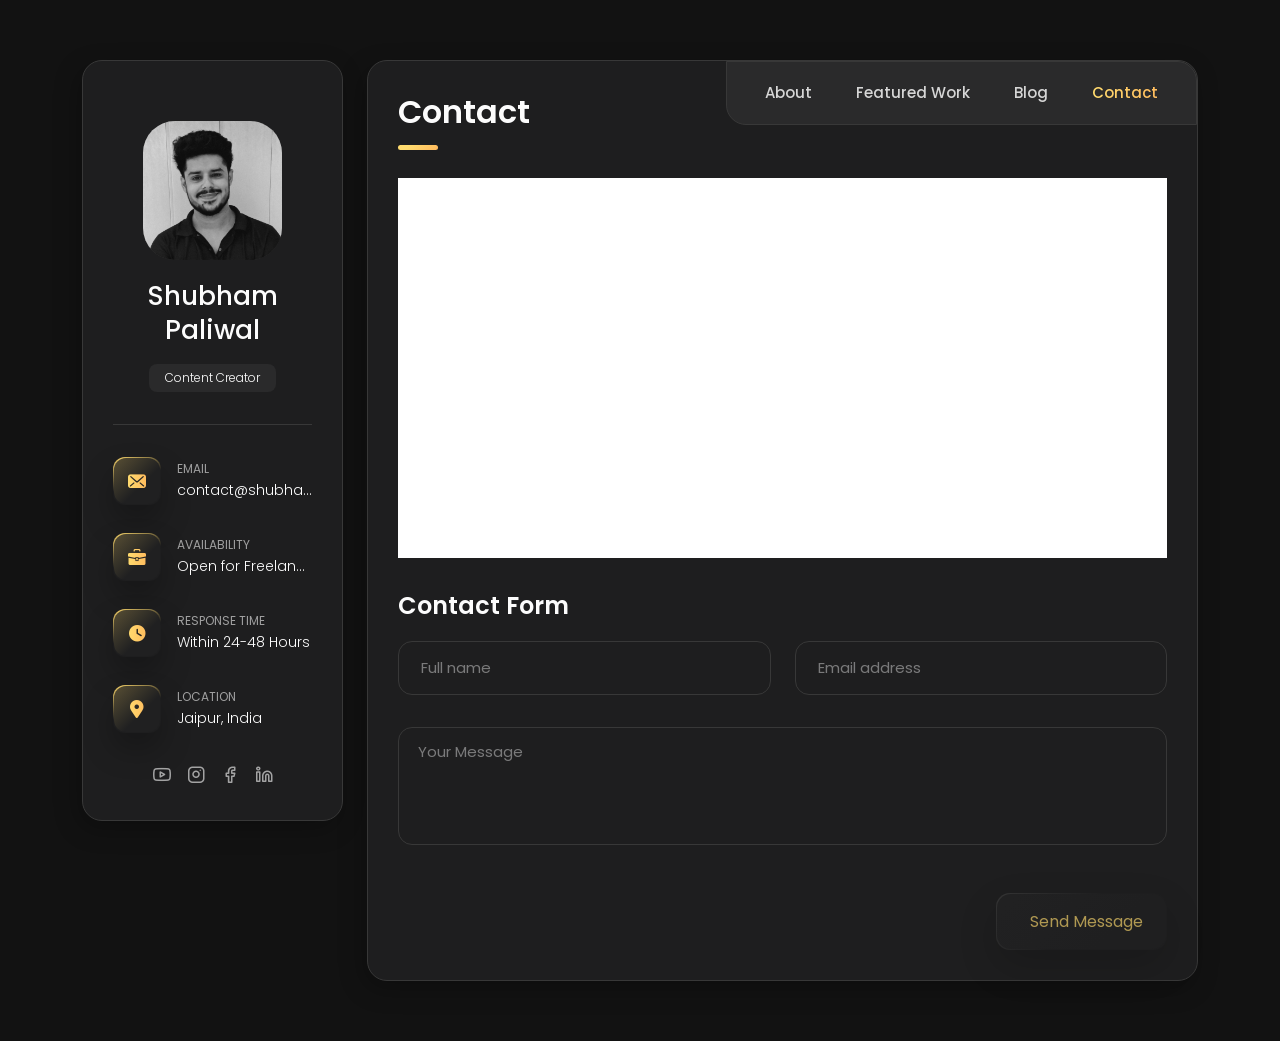
==== contact/index.html @ 13cd65c0 "initial portfolio website" ====
<!DOCTYPE html>
<html lang="en">

<head>

	<!-- =========================================================
        CHARACTER ENCODING
    ========================================================== -->

	<meta charset="UTF-8">

	<!-- =========================================================
        VIEWPORT
    ========================================================== -->

	<meta name="viewport" content="width=device-width, initial-scale=1">

	<!-- =========================================================
        PRIMARY SEO
        Change these 4 values on every page:
        1. Title
        2. Description
        3. Canonical URL
        4. Open Graph URL
    ========================================================== -->

	<title>Contact Shubham Paliwal | Collaborations & Business Inquiries</title>

	<meta name="description"
		content="Get in touch with Shubham Paliwal for collaborations, business inquiries, media requests, or general questions about technology explainers and creative projects.">

	<link rel="canonical" href="https://shubhampaliwal.com/">

	<!-- =========================================================
        WEBSITE INFORMATION
    ========================================================== -->

	<meta name="author" content="Shubham Paliwal">

	<meta name="creator" content="Shubham Paliwal">

	<meta name="publisher" content="Shubham Paliwal">

	<meta name="application-name" content="Shubham Paliwal">

	<meta name="apple-mobile-web-app-title" content="Shubham Paliwal">

	<!-- =========================================================
        SEARCH ENGINES
    ========================================================== -->

	<meta name="robots" content="index,follow,max-image-preview:large,max-snippet:-1,max-video-preview:-1">

	<!-- =========================================================
        THEME
    ========================================================== -->

	<meta name="theme-color" content="#0D1117">

	<meta name="color-scheme" content="dark">

	<!-- =========================================================
        MOBILE
    ========================================================== -->

	<meta name="mobile-web-app-capable" content="yes">

	<meta name="apple-mobile-web-app-status-bar-style" content="black-translucent">

	<meta name="format-detection" content="telephone=no">

	<!-- =========================================================
        REFERRER
    ========================================================== -->

	<meta name="referrer" content="strict-origin-when-cross-origin">

	<!-- =========================================================
        OPEN GRAPH
        Used by:
        Facebook
        WhatsApp
        LinkedIn
        Discord
        Telegram
        Slack
    ========================================================== -->

	<meta property="og:type" content="website">

	<meta property="og:site_name" content="Shubham Paliwal">

	<meta property="og:locale" content="en_US">

	<meta property="og:title" content="Contact Shubham Paliwal | Collaborations & Business Inquiries">

	<meta property="og:description"
		content="Get in touch with Shubham Paliwal for collaborations, business inquiries, media requests, or general questions about technology explainers and creative projects.">

	<meta property="og:url" content="https://shubhampaliwal.com/">

	<meta property="og:image" content="https://shubhampaliwal.com/assets/images/og-image.jpg">

	<meta property="og:image:secure_url" content="https://shubhampaliwal.com/assets/images/og-image.jpg">

	<meta property="og:image:type" content="image/jpeg">

	<meta property="og:image:width" content="1200">

	<meta property="og:image:height" content="630">

	<meta property="og:image:alt" content="Official Portfolio of Shubham Paliwal">

	<!-- =========================================================
        TWITTER / X CARD
        Used by X (Twitter)
    ========================================================== -->

	<meta name="twitter:card" content="summary_large_image">

	<meta name="twitter:site" content="@ShubhamPaliiwal">

	<meta name="twitter:creator" content="@ShubhamPaliiwal">

	<meta name="twitter:title" content="Contact Shubham Paliwal | Collaborations & Business Inquiries">

	<meta name="twitter:description"
		content="Get in touch with Shubham Paliwal for collaborations, business inquiries, media requests, or general questions about technology explainers and creative projects.">

	<meta name="twitter:image" content="https://shubhampaliwal.com/assets/images/og-image.jpg">

	<meta name="twitter:image:alt" content="Official Portfolio of Shubham Paliwal">

	<!-- =========================================================
        FAVICONS
    ========================================================== -->

	<link rel="icon" href="/assets/images/favicons/favicon.ico" sizes="any">

	<link rel="icon" type="image/png" sizes="16x16" href="/assets/images/favicons/favicon-16x16.png">

	<link rel="icon" type="image/png" sizes="32x32" href="/assets/images/favicons/favicon-32x32.png">

	<link rel="icon" type="image/png" sizes="48x48" href="/assets/images/favicons/favicon-48x48.png">

	<link rel="apple-touch-icon" sizes="180x180" href="/assets/images/favicons/apple-touch-icon.png">

	<link rel="manifest" href="/assets/images/favicons/site.webmanifest">

	<!-- =========================================================
        PERFORMANCE
    ========================================================== -->

	<!-- Preconnect only if using Google Fonts -->
	<link rel="preconnect" href="https://fonts.googleapis.com">

	<link rel="preconnect" href="https://fonts.gstatic.com" crossorigin>

	<!-- DNS Prefetch -->

	<link rel="dns-prefetch" href="//fonts.googleapis.com">

	<link rel="dns-prefetch" href="//fonts.gstatic.com">

	<!-- =========================================================
        SOCIAL PROFILES
    ========================================================== -->

	<link rel="me" href="https://instagram.com/theshubhampaliwal">

	<link rel="me" href="https://youtube.com/@TheShubhamPaliwal">

	<link rel="me" href="https://facebook.com/TheShubhamPaliwal">

	<link rel="me" href="https://x.com/ShubhamPaliiwal">

	<link rel="me" href="https://linkedin.com/in/theshubhampaliwal">

	<link rel="me" href="https://github.com/theshubhampaliwal">

	<!-- =========================================================
        SEARCH ENGINE VERIFICATION
        Add these after verification
    ========================================================== -->

	<!--
    <meta name="google-site-verification"
          content="YOUR_GOOGLE_VERIFICATION_CODE">

    <meta name="msvalidate.01"
          content="YOUR_BING_VERIFICATION_CODE">
    -->

	<!-- =========================================================
        ANALYTICS
        Add after launch
    ========================================================== -->

	<!-- Google Analytics (GA4) -->

	<!-- Microsoft Clarity -->

	<!-- =========================================================
     STRUCTURED DATA
     Person Schema
========================================================= -->

	<script type="application/ld+json">
{
  "@context": "https://schema.org",
  "@type": "Person",
  "@id": "https://shubhampaliwal.com/#person",

  "name": "Shubham Paliwal",

  "alternateName": "TheShubhamPaliwal",

  "url": "https://shubhampaliwal.com/",

  "image": "https://shubhampaliwal.com/assets/images/profile.webp",

  "email": "contact@shubhampaliwal.com",

  "jobTitle": "Technology Explainer & 3D Animation Creator",

  "description": "Shubham Paliwal is a technology explainer who creates documentary-style videos that simplify complex technology through deep research, cinematic 3D animation, AI-powered visuals, and engaging visual storytelling. His work explores how modern technologies work, making technical concepts accessible and easy to understand.",

  "sameAs": [

    "https://instagram.com/theshubhampaliwal",

    "https://youtube.com/@TheShubhamPaliwal",
    
    "https://facebook.com/TheShubhamPaliwal",

    "https://x.com/ShubhamPaliiwal",

    "https://linkedin.com/in/theshubhampaliwal",

    "https://github.com/theshubhampaliwal"

  ],

  "knowsAbout": [
  "Technology",
  "Artificial Intelligence",
  "3D Animation",
  "Visual Storytelling",
  "Technology Explainers",
  "Documentary Filmmaking",
  "Scriptwriting",
  "Blender",
  "Adobe After Effects",
  "Adobe Premiere Pro"
]
}
</script>

	<!-- =========================================================
     WEBSITE SCHEMA
========================================================= -->

	<script type="application/ld+json">
{
  "@context": "https://schema.org",

  "@type": "WebSite",

  "@id": "https://shubhampaliwal.com/#website",

  "url": "https://shubhampaliwal.com/",

  "name": "Shubham Paliwal",

  "publisher": {

      "@id":"https://shubhampaliwal.com/#person"

  },

  "inLanguage":"en"
}
</script>

	<!-- =========================================================
     WEBPAGE SCHEMA
========================================================= -->

	<script type="application/ld+json">
{
  "@context":"https://schema.org",

  "@type":"WebPage",

  "@id":"https://shubhampaliwal.com/#webpage",

  "url":"https://shubhampaliwal.com/",

  "name":"Shubham Paliwal",

  "description":"Get in touch with Shubham Paliwal for collaborations, business inquiries, media requests, or general questions about technology explainers and creative projects.",

  "isPartOf":{

      "@id":"https://shubhampaliwal.com/#website"

  },

  "about":{

      "@id":"https://shubhampaliwal.com/#person"

  },

  "primaryImageOfPage":{

      "@type":"ImageObject",

      "url":"https://shubhampaliwal.com/assets/images/og-image.jpg"

  },

  "inLanguage":"en"
}
</script>

	<!-- Styles -->
	<link rel="stylesheet" type="text/css" href="/assets/styles/vendors/bootstrap.min.css" />
	<link rel="stylesheet" type="text/css" href="/assets/styles/style.css" />

</head>

<body>
	<main class="main">
		<div class="container gutter-top gutter-bottom">
			<div class="row sticky-parent">
				<!-- Sidebar -->
				<aside class="col-12 col-md-12 col-xl-3">
					<div class="sidebar box-outer sticky-column">
						<!-- My photo -->
						<div class="sidebar__base-info">
							<figure class="avatar-box">
								<img src="/assets/images/profile.webp" alt="Shubham Paliwal">
							</figure>

							<div class="text-xl-center">
								<h3 class="title title--h3 sidebar__name">Shubham Paliwal</h3>
								<div class="badge">Content Creator</div>
							</div>

							<button class="btn btn--small btn--icon-right sidebar__btn js-btn-toggle"><span>Show
									Contacts</span><i class="feathericon-chevron-down"></i></button>
						</div>

						<div class="sidebar__additional-info js-show">
							<div class="separation"></div>
							<ul class="details-info">
								<!-- Email -->
								<li class="details-info__item">
									<span class="box icon-box"><i class="font-icon icon-icon-email-solid"></i></span>
									<div class="contacts-block__info">
										<span class="overhead">Email</span>
										<a class="text-overflow" href="mailto:contact@shubhampaliwal.com"
											title="contact@shubhampaliwal.com">contact@shubhampaliwal.com</a>
									</div>
								</li>
								<!-- Availability -->
								<li class="details-info__item">
									<span class="box icon-box"><i class="font-icon icon-icon-business-bag"></i></span>
									<div class="contacts-block__info">
										<span class="overhead">Availability</span>
										<span class="text-overflow" title="Open for Freelance & Collaborations">Open for
											Freelance & Collaborations</span>
									</div>
								</li>
								<!-- Response Time -->
								<li class="details-info__item">
									<span class="box icon-box"><i class="font-icon icon-icon-time-solid"></i></span>
									<div class="contacts-block__info">
										<span class="overhead">Response Time</span>
										<span class="text-overflow" title="Within 24-48 Hours">Within 24-48 Hours</span>
									</div>
								</li>
								<!-- Location -->
								<li class="details-info__item">
									<span class="box icon-box"><i class="font-icon icon-icon-location-pin"></i></span>
									<div class="contacts-block__info">
										<span class="overhead">Location</span>
										<span class="text-overflow" title="Jaipur, India">Jaipur, India</span>
									</div>
								</li>
							</ul>
							<div class="separation d-xl-none"></div>

							<!-- Social -->
							<div class="social">
								<a class="social__link" href="https://www.youtube.com/@TheShubhamPaliwal"><i
										class="feathericon-youtube"></i></a>
								<a class="social__link" href="https://www.instagram.com/theshubhampaliwal"><i
										class="feathericon-instagram"></i></a>
								<a class="social__link" href="https://www.facebook.com/TheShubhamPaliwal"><i
										class="feathericon-facebook"></i></a>
								<a class="social__link" href="https://www.linkedin.com/in/theshubhampaliwal"><i
										class="feathericon-linkedin"></i></a>
							</div>
						</div>
					</div>
				</aside>

				<!-- Content -->
				<div class="col-12 col-md-12 col-xl-9">
					<div class="box-outer">
						<!-- Menu -->
						<div class="nav-container">
							<ul class="nav">
								<li class="nav__item"><a href="/">About</a></li>
								<li class="nav__item"><a href="/work">Featured Work</a></li>
								<li class="nav__item"><a href="https://blog.shubhampaliwal.com/" target="_blank" rel="noopener noreferrer">Blog</a></li>
								<li class="nav__item"><a class="active" href="/contact">Contact</a></li>
							</ul>
						</div>

						<!-- About -->
						<div class="pb-0 pb-sm-2">
							<h1 class="title title--h1 title__separate">Contact</h1>
						</div>

						<!-- Contact -->

						<!-- Map Data -->
						<div class="map" id="map">
							<iframe
								src="https://www.google.com/maps/embed?pb=!1m14!1m12!1m3!1d113853.62098426813!2d75.79021124896899!3d26.9058544480068!2m3!1f0!2f0!3f0!3m2!1i1024!2i768!4f13.1!5e0!3m2!1sen!2sin!4v1783690051088!5m2!1sen!2sin"
								width="600" height="450" style="border:0;" allowfullscreen="" loading="lazy"
								referrerpolicy="strict-origin-when-cross-origin"></iframe>
						</div>
						<h2 class="title title--h2">Contact Form</h2>

						<form id="contact-form" class="contact-form" data-toggle="validator">
							<div class="row">
								<div class="form-group col-12 col-md-6">
									<input type="text" class="input form-control" id="nameContact" name="nameContact"
										placeholder="Full name" required="required" autocomplete="on"
										oninvalid="setCustomValidity('Fill in the field')"
										onkeyup="setCustomValidity('')">
									<div class="help-block with-errors"></div>
								</div>
								<div class="form-group col-12 col-md-6">
									<input type="email" class="input form-control" id="emailContact" name="emailContact"
										placeholder="Email address" required="required" autocomplete="on"
										oninvalid="setCustomValidity('Email is incorrect')"
										onkeyup="setCustomValidity('')">
									<div class="help-block with-errors"></div>
								</div>
								<div class="form-group col-12 col-md-12">
									<textarea class="textarea form-control" id="messageContact" name="messageContact"
										placeholder="Your Message" rows="4" required="required"
										oninvalid="setCustomValidity('Fill in the field')"
										onkeyup="setCustomValidity('')"></textarea>
									<div class="help-block with-errors"></div>
								</div>
							</div>
							<div class="row">
								<div class="col-12 col-md-6 order-2 order-md-1 text-center text-md-start">
									<div id="validator-contact" class="hidden"></div>
								</div>
								<div class="col-12 col-md-6 order-1 order-md-2 text-end">
									<div class="cf-turnstile" data-sitekey="0x4AAAAAADzYiKvI4J46O_qc" data-theme="auto"
										data-size="normal">
									</div>
									<button type="submit" class="btn"><i class="font-icon icon-send"></i> Send
										Message</button>
								</div>
							</div>
							<div class="hp-field" aria-hidden="true">
								<label for="company_name">Company</label>
								<input type="text" id="company_name" name="company_name" tabindex="-1"
									autocomplete="off">
							</div>
						</form>
					</div><!-- /box-outer -->
				</div><!-- /col -->
			</div><!-- /sticky-parent -->
		</div><!-- /container -->
	</main>

	<div class="back-to-top"></div>

	<!-- JavaScripts -->
	<script src="/assets/js/jquery-3.4.1.min.js"></script>
	<script src="/assets/js/plugins.min.js"></script>
	<script src="/assets/js/common.js"></script>

	<script src="https://challenges.cloudflare.com/turnstile/v0/api.js" async defer></script>

</body>

</html>
---- assets/styles/style.css ----
/* ------------------------------------------------
 Author: ArtStyles (Art)
 
 Template Name: vCard
 version: 1.1.0
------------------------------------------------ */
/* ------------------------------------------------
 
 - Vendors
 - Font Icons
 - Variables
 - General Styles
 - Typography
 - Form
 - Button
 - Sidebar
 - Sections
 - Navbar
 - Popup
 - Cases
 - Clients
 - Contact
 - Portfolio
 - News
 - Single news
 - Single project
 - Testimonials
 - Timeline
 - Footer
 - Other
 
------------------------------------------------ */
@import url("vendors/swiper.min.css");
@import url("vendors/simplebar.min.css");
@import url("vendors/magnific-popup.css");
@import url("vendors/photoswipe.css");
@import url("vendors/default-skin.css");
@import url("../icons/style-custome-icons.css");
@import url("../icons/feather.css");
@import url("https://fonts.googleapis.com/css2?family=Poppins:wght@300;400;500;600&display=swap");
:root {
  --font-family: 'Poppins', sans-serif;
  --font-base-size: 15px;
  --font-mobile-size: 14px;
  --color-heading: #FCFCFC;
  --color-paragraph: #D6D6D6;
  --color-border: #383838;
  --color-bg: #121212;
  --color-surface-1: #1e1e1f;
  --color-surface-2: #2a2a2b;
  --color-surface-3: #202021;
  --color-accent: #FFDB6E;
  --color-error: #B84C4C;
  --color-gradient: linear-gradient(137.84deg, #FFDB6E 26.31%, #FFBC5E 93.75%);
  --color-gradient-soft: linear-gradient(135deg, rgba(255, 218, 109, 0.0375) 0%, rgba(255, 189, 94, 0) 100%), #1E1E1F;
  --color-gradient-text: linear-gradient(90deg, #FFDB6E, #FFBC5E);
  --color-gradient-border: linear-gradient(155deg, #FFDA6D 0%, rgba(255, 191, 96, 0) 50%);
  --color-gradient-border-gray: linear-gradient(135deg, #404040 0%, rgba(64, 64, 64, 0) 48.44%);
  --color-gradient-gray: linear-gradient(137.84deg, #3F3F40 2.69%, #303030 93.75%);
  --color-gradient-icon: linear-gradient(135deg, rgba(255, 218, 109, 0.25) 0%, rgba(255, 189, 94, 0) 59.86%), #202021;
  --color-btn: linear-gradient(135deg, rgba(45, 45, 46, 0.25) 0%, rgba(27, 27, 28, 0) 100%), #202021;
  --box-shadow-24: -4px 8px 24px rgba(0, 0, 0, 0.25);
  --box-shadow-30: 0px 16px 30px rgba(0, 0, 0, 0.25);
  --box-shadow-40: 0px 16px 40px rgba(0, 0, 0, 0.25);
  --box-shadow-50: 0px 25px 50px rgba(0, 0, 0, 0.15);
  --box-shadow-80: 0px 24px 80px rgba(0, 0, 0, 0.7);
  --radius-32: 32px;
  --radius-20: 20px;
  --radius-18: 18px;
  --radius-16: 16px;
  --radius-14: 14px;
  --radius-12: 12px;
  --radius-8: 8px;
}

/* -----------------------------------------------------------------
    - General Styles
----------------------------------------------------------------- */
*,
::before,
::after {
  background-repeat: no-repeat;
  -webkit-box-sizing: border-box;
          box-sizing: border-box;
}

html {
  -webkit-overflow-scrolling: touch;
  -webkit-box-sizing: border-box;
  box-sizing: border-box;
}

body, html {
  font-size: 1rem;
  -webkit-text-size-adjust: 100%;
}

body {
  background-color: var(--color-bg);
  color: var(--color-paragraph);
  font-family: var(--font-family);
  font-size: var(--font-base-size);
  font-weight: 300;
  line-height: 1.65;
  min-height: 100vh;
  overflow-x: hidden;
  -ms-overflow-style: scrollbar;
  -webkit-font-smoothing: antialiased;
}

@media only screen and (max-width: 580px) {
  body {
    font-size: var(--font-mobile-size);
    line-height: 1.6;
  }
}

html.is-scroll-disabled body {
  height: 100vh;
  overflow: hidden;
}

@media all and (-ms-high-contrast: none), (-ms-high-contrast: active) {
  html.is-scroll-disabled {
    overflow: hidden;
  }
}

.no-scroll {
  overflow: hidden;
  -ms-overflow-style: none;
}

.no-scroll-height {
  overflow-x: hidden;
}

.svg-defs {
  position: absolute;
  height: 0;
  width: 0;
}

img {
  max-width: 100%;
  -webkit-user-select: none;
  -moz-user-select: none;
  -ms-user-select: none;
  user-select: none;
}

figure {
  margin: 0;
}

iframe {
  background-color: var(--color-bg);
  border: 0;
  display: block;
  height: 100%;
  width: 100%;
}

.cover {
  -o-object-fit: cover;
     object-fit: cover;
  -o-object-position: center;
     object-position: center;
  font-family: 'object-fit: cover; object-position: center;';
  height: 100%;
  width: 100%;
}

::-moz-selection {
  background: transparent;
  color: var(--color-accent);
}

::selection {
  background: transparent;
  color: var(--color-accent);
}

.scroll-line {
  background: var(--color-gradient);
  height: 0.1875rem;
  position: fixed;
  top: 0;
  width: 0;
  z-index: 3;
}

/* -----------------------------------------------------------------
    - Typography
----------------------------------------------------------------- */
h1, h2, h3, h4, h5, h6 {
  color: var(--color-heading);
  font-family: var(--font-family);
  font-weight: 600;
  line-height: 1.3;
}

.title--h1 {
  font-size: 2rem;
  margin-bottom: 1.0625rem;
}

@media only screen and (max-width: 580px) {
  .title--h1 {
    font-size: 1.5rem;
  }
}

.title--h2 {
  font-size: 1.5rem;
  margin-bottom: 1.25rem;
}

@media only screen and (max-width: 580px) {
  .title--h2 {
    font-size: 1.125rem;
  }
}

.title--h3 {
  font-size: 1.125rem;
  margin-bottom: 0.5rem;
}

@media only screen and (max-width: 580px) {
  .title--h3 {
    font-size: 1rem;
  }
}

.title--h4 {
  font-size: 1rem;
  margin-bottom: 0.8125rem;
  font-weight: 500;
}

@media only screen and (max-width: 580px) {
  .title--h4 {
    font-size: 0.875rem;
  }
}

.title--h5 {
  font-size: 0.875rem;
}

@media only screen and (max-width: 580px) {
  .title--h5 {
    font-size: 0.75rem;
  }
}

.title--h6 {
  font-size: 0.75rem;
}

@media only screen and (max-width: 580px) {
  .title--h6 {
    font-size: 0.625rem;
  }
}

.title--center {
  text-align: center;
}

.title--tone {
  background: var(--color-gradient-text);
  -webkit-background-clip: text;
  background-clip: text;
  -webkit-text-fill-color: transparent;
}

.title-icon {
  margin-right: 0.5rem;
  margin-top: -0.25rem;
  height: 2.5rem;
  width: 2.5rem;
}

@media only screen and (max-width: 580px) {
  .title-icon {
    height: 2.08333rem;
    width: 2.08333rem;
  }
}

.title__separate {
  margin-bottom: 2.3125rem;
  position: relative;
}

.title__separate::before {
  content: '';
  background: var(--color-gradient);
  border-radius: 0.5rem;
  height: 0.3125rem;
  position: absolute;
  bottom: -1.0625rem;
  left: 0;
  width: 2.5rem;
  z-index: 1;
}

@media only screen and (max-width: 580px) {
  .title__separate {
    margin-bottom: 1.5rem;
  }
  .title__separate::before {
    height: 0.1875rem;
    bottom: -0.625rem;
    width: 1.875rem;
  }
}

.overhead {
  color: var(--color-paragraph);
  font-size: 0.75rem;
  font-weight: 400;
  display: block;
  opacity: .7;
  text-transform: uppercase;
}

@media only screen and (max-width: 580px) {
  .overhead {
    font-size: 0.6875rem;
  }
}

.text-overflow {
  display: block;
  text-overflow: ellipsis;
  overflow: hidden;
  white-space: nowrap;
}

.block-quote {
  font-size: 1.25rem;
  font-weight: 400;
  font-style: italic;
  margin: 1.8125rem 0;
  position: relative;
  line-height: 1.6;
}

@media only screen and (max-width: 991px) {
  .block-quote {
    padding-left: 3.8125rem;
  }
}

@media only screen and (max-width: 580px) {
  .block-quote {
    font-size: 1.125rem;
    margin: 1rem 0;
    padding-left: 0;
    padding-top: 2.8125rem;
  }
  .block-quote p {
    margin-bottom: 0.5rem;
  }
}

.block-quote::before {
  background-image: url(../icons/icon-quote.svg);
  background-repeat: no-repeat;
  background-position: center;
  background-size: cover;
  content: '';
  height: 1.125rem;
  margin: 0 auto;
  position: absolute;
  top: 0.5rem;
  left: -3.125rem;
  width: 1.6875rem;
}

@media only screen and (max-width: 991px) {
  .block-quote::before {
    left: 0;
  }
}

.block-quote__author {
  font-size: 0.875rem;
  font-style: normal;
  display: block;
  margin-top: 0.5625rem;
  padding-left: 3rem;
  position: relative;
}

@media only screen and (max-width: 580px) {
  .block-quote__author {
    font-size: 0.875rem;
    margin-top: 0;
    padding-left: 2rem;
  }
}

.block-quote__author::before {
  content: '';
  background-color: var(--color-heading);
  height: 0.0625rem;
  margin-bottom: auto;
  margin-top: auto;
  position: absolute;
  top: 0;
  bottom: 0;
  left: 0;
  width: 2rem;
}

@media only screen and (max-width: 580px) {
  .block-quote__author::before {
    width: 1rem;
  }
}

a {
  color: var(--color-accent);
  cursor: pointer;
  text-decoration: none;
}

a:hover {
  outline: none;
}

a.decoration--none {
  text-decoration: none;
}

a.link-gradient {
  background: var(--color-gradient-text);
  -webkit-background-clip: text;
  background-clip: text;
  -webkit-text-fill-color: transparent;
  -webkit-text-decoration-skip: objects;
}

.description {
  color: var(--color-paragraph);
  margin-bottom: 1.875rem;
}

.foreword {
  font-size: 1.125rem;
}

/* Badges */
.badge {
  background: var(--color-surface-2);
  font-size: 0.75rem;
  font-weight: 300;
  border-radius: var(--radius-8);
  padding: 0.5rem 1rem;
}

@media only screen and (max-width: 580px) {
  .badge {
    font-size: 0.6875rem;
    padding: 0.375rem 0.75rem;
  }
}

/* -----------------------------------------------------------------
    - Form
----------------------------------------------------------------- */
.input, .textarea, select,
.custom-select {
  background-color: transparent;
  border: 1px solid var(--color-border);
  border-radius: var(--radius-14);
  -webkit-box-shadow: none;
          box-shadow: none;
  color: var(--color-heading);
  font-size: inherit;
  height: auto;
  padding: 0.875rem 1.375rem 0.8125rem;
  position: relative;
  width: 100%;
  -webkit-appearance: none;
  -moz-appearance: none;
  appearance: none;
}

@media only screen and (max-width: 580px) {
  .input, .textarea, select,
  .custom-select {
    padding: 0.8125rem 1.375rem 0.75rem;
  }
}

.input:focus, .textarea:focus, select:focus,
.custom-select:focus {
  background-color: transparent;
  border-color: var(--color-accent);
  color: var(--color-heading);
  -webkit-box-shadow: none;
          box-shadow: none;
  outline: none;
}

.input {
  line-height: inherit;
}

@media all and (-ms-high-contrast: none), (-ms-high-contrast: active) {
  .input {
    line-height: 0;
  }
}

.input__icon {
  padding-left: 3.375rem;
}

@media only screen and (max-width: 580px) {
  .input__icon {
    padding-left: 2.8125rem;
  }
}

.textarea {
  border-radius: var(--radius-14);
  display: block;
  padding: 0.8125rem 1.1875rem;
  resize: none;
}

.form-group {
  margin-bottom: 2rem;
  position: relative;
}

@media only screen and (max-width: 580px) {
  .form-group {
    margin-bottom: 1.6875rem;
  }
}

.help-block {
  position: absolute;
  font-size: 0.75rem;
  line-height: 1.4;
  padding-top: 0.3125rem;
  padding-left: 0.375rem;
}

@media only screen and (max-width: 580px) {
  .help-block {
    font-size: 0.6875rem;
  }
}

.with-errors {
  color: var(--color-error);
}

.has-error input,
.has-error textarea,
.has-error input:focus,
.has-error textarea:focus {
  border-color: var(--color-error);
}

#validator-contact {
  font-size: 0.875rem;
  margin-top: 1rem;
}

.form-control::-webkit-input-placeholder {
  color: var(--color-paragraph);
  opacity: .5;
}

.form-control:-ms-input-placeholder {
  color: var(--color-paragraph);
  opacity: .5;
}

.form-control::-ms-input-placeholder {
  color: var(--color-paragraph);
  opacity: .5;
}

.form-control::placeholder {
  color: var(--color-paragraph);
  opacity: .5;
}

input:invalid,
textarea:invalid {
  outline: none !important;
}

.form-check-input {
  background: transparent;
  border-color: rgba(244, 244, 244, 0.15);
}

.form-check-input:checked {
  background-color: var(--color-accent);
  border-color: var(--color-accent);
}

.form-check-input:checked[type=checkbox] {
  background-image: url("data:image/svg+xml,%3csvg xmlns='http://www.w3.org/2000/svg' viewBox='0 0 20 20'%3e%3cpath fill='none' stroke='%23000' stroke-linecap='round' stroke-linejoin='round' stroke-width='3' d='M6 10l3 3l6-6'/%3e%3c/svg%3e") !important;
}

.form-check-input:checked[type=radio] {
  background-image: url("data:image/svg+xml,%3csvg xmlns='http://www.w3.org/2000/svg' viewBox='-4 -4 8 8'%3e%3ccircle r='2' fill='%23000'/%3e%3c/svg%3e");
}

.form-check-input:focus {
  border-color: var(--color-paragraph);
  -webkit-box-shadow: 0 0 0 0.125rem rgba(244, 244, 244, 0.25);
          box-shadow: 0 0 0 0.125rem rgba(244, 244, 244, 0.25);
}

select,
.custom-select {
  background: url("data:image/svg+xml,%3csvg xmlns='http://www.w3.org/2000/svg' viewBox='0 0 4 5'%3e%3cpath fill='%23fff' d='M2 0L0 2h4zm0 5L0 3h4z'/%3e%3c/svg%3e") no-repeat right 0.1rem center/10px 16px;
}

.dropdown-menu {
  background: var(--color-surface-2);
  border: 1px solid var(--color-border);
  border-radius: var(--radius-12);
  -webkit-box-shadow: var(--box-shadow-50);
          box-shadow: var(--box-shadow-50);
  font-size: inherit;
}

.dropdown-menu::before {
  content: '';
  border-left: 0.375rem solid transparent;
  border-right: 0.375rem solid transparent;
  border-bottom: 0.375rem solid var(--color-border);
  height: 0;
  position: absolute;
  top: -0.375rem;
  left: 1.0625rem;
  width: 0;
}

.dropdown-item {
  color: var(--color-paragraph);
  font-weight: 300;
}

.dropdown-item:hover, .dropdown-item:focus {
  background: var(--color-border);
  color: var(--color-paragraph);
}

.dropdown.dropup .dropdown-menu::before {
  border-left: 0.375rem solid transparent;
  border-right: 0.375rem solid transparent;
  border-top: 0.375rem solid var(--color-border);
  border-bottom: 0.375rem solid transparent;
  top: auto;
  bottom: -0.75rem;
}

.progress {
  display: block;
  background: transparent;
  font-size: 0.9375rem;
  margin-bottom: 1.5rem;
  height: auto;
}

@media only screen and (max-width: 580px) {
  .progress {
    font-size: 0.8125rem;
    margin-bottom: 1rem;
  }
}

.progress:last-child {
  margin-bottom: 0;
}

.progress-bar {
  background-color: var(--color-border);
  border-radius: var(--radius-16);
  height: 0.5rem;
  overflow: inherit;
  position: relative;
  width: 100%;
}

.progress-bar span {
  background: var(--color-gradient);
  border-radius: 1rem;
  display: block;
  overflow: hidden;
  position: relative;
  height: 0.5rem;
  width: 0%;
  -webkit-transition: width .6s ease-in-out;
  transition: width .6s ease-in-out;
  z-index: 1;
}

.progress .progress-text {
  margin-bottom: 0.5rem;
}

.progress .progress-text span {
  color: var(--color-heading);
  font-weight: 500;
}

.btn {
  background: var(--color-gradient-border-gray);
  border-radius: var(--radius-14);
  -webkit-box-shadow: var(--box-shadow-40);
          box-shadow: var(--box-shadow-40);
  border: 0;
  color: var(--color-accent);
  cursor: pointer;
  font-weight: 400;
  font-size: 1rem;
  line-height: initial;
  padding: 1rem 1.5rem;
  position: relative;
  -webkit-transition: all .4s ease-in-out;
  transition: all .4s ease-in-out;
  white-space: nowrap;
  z-index: 0;
}

.btn::before {
  content: '';
  position: absolute;
  top: 1px;
  right: 1px;
  bottom: 1px;
  left: 1px;
  background: var(--color-btn);
  border-radius: inherit;
  -webkit-transition: all .4s ease-in-out;
  transition: all .4s ease-in-out;
  z-index: -1;
}

.btn:hover {
  background: var(--color-gradient-border);
  color: var(--color-accent);
}

.btn:hover::before {
  background: var(--color-gradient-icon);
}

.btn:focus {
  -webkit-box-shadow: var(--box-shadow-40);
          box-shadow: var(--box-shadow-40);
}

.btn .font-icon {
  margin-right: 0.375rem;
}

.btn--small {
  -webkit-box-shadow: var(--box-shadow-30);
          box-shadow: var(--box-shadow-30);
  font-size: 0.75rem;
  padding: 0.625rem 1rem;
}

.btn--small:focus {
  -webkit-box-shadow: var(--box-shadow-30);
          box-shadow: var(--box-shadow-30);
}

.btn--icon-left i {
  margin-right: 0.5rem;
}

.btn--icon-right i {
  margin-left: 0.5rem;
}

@media only screen and (max-width: 580px) {
  .btn {
    font-size: 0.875rem;
    padding: 0.75rem 1.125rem;
  }
}

button:focus {
  outline: none;
}

.hp-field {
    position: absolute;
    left: -10000px;
    width: 1px;
    height: 1px;
    overflow: hidden;
}

.cf-turnstile {
    margin-bottom: 16px;
    max-width: 100%;
    overflow: hidden;
}

/* -----------------------------------------------------------------
    - Sidebar
----------------------------------------------------------------- */
.sidebar {
  z-index: 10;
}

@media only screen and (max-width: 1200px) {
  .sidebar {
    margin-bottom: 1.875rem;
  }
}

@media only screen and (max-width: 580px) {
  .sidebar {
    margin-bottom: 1rem;
  }
}

@media only screen and (max-width: 1200px) {
  .sidebar__base-info {
    display: -webkit-box;
    display: -ms-flexbox;
    display: flex;
    -webkit-box-align: center;
        -ms-flex-align: center;
            align-items: center;
  }
  .sidebar__base-info > * {
    min-width: 0;
  }
}

@media only screen and (min-width: 1200px) {
  .sidebar__additional-info {
    display: block !important;
  }
}

@media only screen and (max-width: 1200px) {
  .sidebar__additional-info {
    display: none;
  }
}

@media only screen and (max-width: 1200px) {
  .sidebar__additional-info .details-info__item {
    -webkit-box-flex: 0;
        -ms-flex: 0 0 50%;
            flex: 0 0 50%;
  }
  .sidebar__additional-info .details-info__item:nth-last-child(2), .sidebar__additional-info .details-info__item:nth-last-child(1) {
    margin-bottom: 0;
  }
}

@media only screen and (max-width: 768px) {
  .sidebar__additional-info .details-info__item {
    margin-bottom: 1.25rem;
  }
  .sidebar__additional-info .details-info__item:nth-last-child(2) {
    margin-bottom: 1.25rem;
  }
  .sidebar__additional-info .details-info__item:nth-last-child(1) {
    margin-bottom: 0 !important;
  }
}

@media only screen and (max-width: 580px) {
  .sidebar__additional-info .details-info__item {
    -webkit-box-flex: 0;
        -ms-flex: 0 0 100%;
            flex: 0 0 100%;
  }
  .sidebar__additional-info .details-info__item:nth-last-child(2) {
    margin-bottom: 0.9375rem;
  }
  .sidebar__additional-info .details-info__item:nth-last-child(1) {
    margin-bottom: 0;
  }
}

.sidebar .avatar-box {
  background: var(--color-gradient-gray);
  border-radius: var(--radius-32);
  margin: 1.875rem 1.875rem 1.25rem;
  overflow: hidden;
  height: calc(100% - 3.75rem);
  width: calc(100% - 3.75rem);
  -webkit-transition: all .3s ease-in-out;
  transition: all .3s ease-in-out;
}

@media only screen and (max-width: 1200px) {
  .sidebar .avatar-box {
    -ms-flex-negative: 0;
        flex-shrink: 0;
    margin: 0 1.5rem 0 0;
    height: 7.5rem;
    width: 7.5rem;
  }
}

@media only screen and (max-width: 580px) {
  .sidebar .avatar-box {
    border-radius: var(--radius-20);
    margin: 0 1rem 0 0;
    height: 5rem;
    width: 5rem;
  }
}

.sidebar .avatar-box img {
  -o-object-fit: cover;
     object-fit: cover;
  height: 100%;
  width: 100%;
}

.sidebar__name {
  font-size: 1.625rem;
  font-weight: 500;
  margin-bottom: 1rem;
  position: relative;
}

@media only screen and (max-width: 580px) {
  .sidebar__name {
    font-size: 1.0625rem;
    margin-bottom: 0.625rem;
  }
}

.sidebar__btn {
  position: absolute;
  top: 0;
  right: 0;
  border-top-left-radius: 0;
  border-bottom-right-radius: 0;
  display: none;
}

@media only screen and (max-width: 1200px) {
  .sidebar__btn {
    display: block;
    padding: 0.625rem 1rem;
  }
}

@media only screen and (max-width: 580px) {
  .sidebar__btn {
    padding: 0.625rem;
  }
}

.sidebar__btn i {
  display: none;
}

@media only screen and (max-width: 580px) {
  .sidebar__btn i {
    display: block;
    margin: 0;
  }
  .sidebar__btn span {
    display: none;
  }
}

.contacts-block__info {
  -webkit-box-flex: 1;
      -ms-flex: 1;
          flex: 1;
}

/* Social */
.social {
  text-align: center;
}

.social__link {
  font-size: 1.125rem;
  color: var(--color-heading);
  -webkit-text-fill-color: inherit;
  opacity: .6;
  margin: 0 0.375rem;
}

@media only screen and (max-width: 580px) {
  .social__link {
    font-size: 1rem;
  }
}

.social__link:hover {
  color: inherit;
  opacity: 1;
  text-decoration: none;
}

@media only screen and (max-width: 1200px) {
  .social {
    text-align: left;
  }
}

.sticky-column {
  margin-top: 0;
  -webkit-transition: all .3s ease-in-out;
  transition: all .3s ease-in-out;
}

.sticky-column.is_stuck {
  margin-top: 1.875rem;
}

/* -----------------------------------------------------------------
    - Sections
----------------------------------------------------------------- */
@media (min-width: 1200px) {
  .container {
    max-width: 1140px;
  }
}

@media (min-width: 1300px) {
  .container {
    max-width: 1230px;
  }
}

@media (min-width: 1400px) {
  .container {
    max-width: 1290px;
  }
}

.box {
  background: var(--color-gradient-border);
  position: relative;
  z-index: 0;
}

.box::before {
  content: '';
  position: absolute;
  top: 1px;
  right: 1px;
  bottom: 1px;
  left: 1px;
  background: var(--color-gradient-soft);
  border-radius: inherit;
  z-index: -1;
}

.box--s2 {
  background: var(--color-gradient-border-gray);
}

.box--s2::before {
  background-image: var(--color-btn) !important;
  background-color: var(--color-surface-3) !important;
}

.box-outer {
  background-color: var(--color-surface-1);
  border: 1px solid var(--color-border);
  border-radius: var(--radius-20);
  -webkit-box-shadow: var(--box-shadow-24);
          box-shadow: var(--box-shadow-24);
  padding: 1.875rem;
  position: relative;
}

@media only screen and (max-width: 580px) {
  .box-outer {
    padding: 0.9375rem;
  }
}

.box-inner {
  border-radius: var(--radius-16);
  -webkit-box-shadow: var(--box-shadow-50);
          box-shadow: var(--box-shadow-50);
  padding: 1.875rem;
  margin-bottom: 1.875rem;
}

@media only screen and (max-width: 580px) {
  .box-inner {
    border-radius: var(--radius-14);
    -webkit-box-shadow: var(--box-shadow-30);
            box-shadow: var(--box-shadow-30);
    padding: 1.25rem;
    margin-bottom: 0.9375rem;
  }
}

.icon-box {
  font-size: 1.125rem;
  display: -webkit-inline-box;
  display: -ms-inline-flexbox;
  display: inline-flex;
  -webkit-box-align: center;
      -ms-flex-align: center;
          align-items: center;
  -webkit-box-pack: center;
      -ms-flex-pack: center;
          justify-content: center;
  border-radius: var(--radius-12);
  -webkit-box-shadow: var(--box-shadow-30);
          box-shadow: var(--box-shadow-30);
  line-height: 1;
  margin-right: 1rem;
  height: 3rem;
  width: 3rem;
}

.icon-box > * {
  min-width: 0;
}

.icon-box::before {
  background: var(--color-gradient-icon);
}

.icon-box .font-icon {
  background: var(--color-gradient-text);
  -webkit-background-clip: text;
  background-clip: text;
  -webkit-text-fill-color: transparent;
}

@media only screen and (max-width: 580px) {
  .icon-box {
    font-size: 1rem;
    border-radius: var(--radius-8);
    -webkit-box-shadow: var(--box-shadow-24);
            box-shadow: var(--box-shadow-24);
    height: 1.875rem;
    width: 1.875rem;
  }
}

.box-avatar {
  border-radius: var(--radius-18);
  -webkit-box-shadow: var(--box-shadow-30);
          box-shadow: var(--box-shadow-30);
  height: 5rem;
  width: 5rem;
}

.box-avatar::before {
  background: var(--color-gradient-gray);
}

.box-avatar img {
  -o-object-fit: cover;
     object-fit: cover;
}

.box-avatar--not-border {
  background: var(--color-gradient-gray);
}

.box-avatar--not-border::before {
  display: none;
}

@media only screen and (max-width: 580px) {
  .box-avatar {
    border-radius: var(--radius-14);
    -webkit-box-shadow: var(--box-shadow-24);
            box-shadow: var(--box-shadow-24);
    height: calc(5rem - 1.25rem);
    width: calc(5rem - 1.25rem);
  }
}

.separation {
  background: var(--color-border);
  margin: 2rem 0;
  height: 1px;
  width: 100%;
}

@media only screen and (max-width: 580px) {
  .separation {
    margin: 1rem 0;
  }
}

.js-image {
  background-size: cover;
  background-position: center;
  height: 100%;
  width: 100%;
}

.gutter-top {
  padding-top: 3.75rem;
}

@media only screen and (max-width: 580px) {
  .gutter-top {
    padding-top: 0.9375rem;
  }
}

.gutter-bottom {
  padding-bottom: 3.75rem;
}

@media only screen and (max-width: 580px) {
  .gutter-bottom {
    padding-bottom: 2.5rem;
  }
}

.noGutters-Top {
  margin-top: 0 !important;
}

.noGutters-Bottom {
  margin-bottom: 0 !important;
}

.noGutters-Left {
  margin-left: 0 !important;
}

.noGutters-Right {
  margin-right: 0 !important;
}

/* Details info */
.details-info {
  list-style: none;
  padding-left: 0;
  margin-bottom: 0.5rem;
}

@media only screen and (max-width: 1200px) {
  .details-info {
    display: -webkit-box;
    display: -ms-flexbox;
    display: flex;
    -ms-flex-wrap: wrap;
        flex-wrap: wrap;
    margin-bottom: 0;
  }
  .details-info > * {
    min-width: 0;
  }
}

@media only screen and (max-width: 768px) {
  .details-info {
    display: -webkit-box;
    display: -ms-flexbox;
    display: flex;
    -webkit-box-orient: vertical;
    -webkit-box-direction: normal;
        -ms-flex-direction: column;
            flex-direction: column;
    margin-bottom: 0.5rem;
    font-size: 1rem;
  }
  .details-info > * {
    min-width: 0;
  }
}

@media only screen and (max-width: 580px) {
  .details-info {
    font-size: 0.9375rem;
  }
}

.details-info--inline {
  display: -webkit-box;
  display: -ms-flexbox;
  display: flex;
  -webkit-box-orient: horizontal;
  -webkit-box-direction: normal;
      -ms-flex-direction: row;
          flex-direction: row;
  -ms-flex-wrap: wrap;
      flex-wrap: wrap;
}

.details-info--inline > * {
  min-width: 0;
}

.details-info__item {
  color: var(--color-heading);
  font-size: 0.875rem;
  display: -webkit-box;
  display: -ms-flexbox;
  display: flex;
  -webkit-box-align: center;
      -ms-flex-align: center;
          align-items: center;
  margin-bottom: 1.75rem;
  text-overflow: ellipsis;
  white-space: nowrap;
}

.details-info__item > * {
  min-width: 0;
}

@media only screen and (max-width: 580px) {
  .details-info__item {
    font-size: 0.8125rem;
    margin-bottom: 0.9375rem !important;
  }
}

.details-info__item a {
  color: var(--color-heading);
  -webkit-text-fill-color: inherit;
  text-decoration: none;
}

.details-info__item a:hover {
  color: var(--color-heading);
}

.details-info--inline .details-info__item {
  display: -webkit-inline-box;
  display: -ms-inline-flexbox;
  display: inline-flex;
  -webkit-box-align: center;
      -ms-flex-align: center;
          align-items: center;
  margin-right: 5rem;
}

.details-info--inline .details-info__item > * {
  min-width: 0;
}

.details-info--inline .details-info__item:last-child {
  margin-right: 0;
}

.details-info__info {
  -webkit-box-flex: 1;
      -ms-flex: 1;
          flex: 1;
}

/* -----------------------------------------------------------------
    - Navbar
----------------------------------------------------------------- */
.nav-container {
  background: var(--color-surface-2);
  border: 1px solid var(--color-border);
  border-radius: 0 var(--radius-20) 0 var(--radius-20);
  display: -webkit-box;
  display: -ms-flexbox;
  display: flex;
  -webkit-box-align: center;
      -ms-flex-align: center;
          align-items: center;
  -webkit-box-pack: end;
      -ms-flex-pack: end;
          justify-content: flex-end;
  height: 4rem;
  padding-right: 2.375rem;
  padding-left: 2.375rem;
  position: absolute;
  top: 0;
  right: 0;
  z-index: 1;
}

.nav-container > * {
  min-width: 0;
}

@media only screen and (max-width: 991px) {
  .nav-container {
    -webkit-backdrop-filter: blur(6px);
            backdrop-filter: blur(6px);
    background: rgba(43, 43, 44, 0.75);
    border-radius: var(--radius-20) var(--radius-20) 0 0;
    -webkit-box-shadow: var(--box-shadow-30);
            box-shadow: var(--box-shadow-30);
    display: -webkit-box;
    display: -ms-flexbox;
    display: flex;
    -webkit-box-align: center;
        -ms-flex-align: center;
            align-items: center;
    -webkit-box-pack: center;
        -ms-flex-pack: center;
            justify-content: center;
    position: fixed;
    top: auto;
    bottom: 0;
    left: 0;
    height: 3.8125rem;
    width: 100%;
    z-index: 1112;
  }
  .nav-container > * {
    min-width: 0;
  }
}

@media only screen and (max-width: 580px) {
  .nav-container {
    border-radius: var(--radius-12) var(--radius-12) 0 0;
    height: 3rem;
    padding-right: 1rem;
    padding-left: 1rem;
  }
}

@media only screen and (max-width: 991px) {
  .medium-zoom--opened .nav-container {
    z-index: 10;
  }
}

.nav {
  display: -webkit-box;
  display: -ms-flexbox;
  display: flex;
  -webkit-box-align: center;
      -ms-flex-align: center;
          align-items: center;
  -webkit-box-pack: center;
      -ms-flex-pack: center;
          justify-content: center;
  height: 100%;
  overflow: hidden;
}

.nav > * {
  min-width: 0;
}

@media only screen and (max-width: 768px) {
  .nav {
    font-size: 0.875rem;
  }
}

@media only screen and (max-width: 580px) {
  .nav {
    font-size: 0.6875rem;
  }
}

.nav__item {
  margin-right: 2.75rem;
}

@media only screen and (max-width: 991px) {
  .nav__item {
    margin-right: 2rem;
  }
}

@media only screen and (max-width: 580px) {
  .nav__item {
    margin-right: 1.25rem;
  }
}

.nav__item a {
  background: none;
  color: var(--color-paragraph);
  -webkit-text-fill-color: inherit;
  font-weight: 500;
  opacity: 1;
  -webkit-transition: all .3s ease-in-out;
  transition: all .3s ease-in-out;
}

.nav__item a:hover {
  opacity: .6;
  text-decoration: none;
}

.nav__item a.active {
  background: var(--color-gradient-text);
  -webkit-background-clip: text;
  background-clip: text;
  -webkit-text-fill-color: transparent;
}

.nav__item a.active:hover {
  opacity: 1;
}

.nav__item:last-child {
  margin-right: 0;
}

/* -----------------------------------------------------------------
    - Popup
----------------------------------------------------------------- */
.popup {
  background: var(--color-surface-1);
  border: 1px solid var(--color-border);
  border-radius: var(--radius-20);
  -webkit-box-shadow: var(--box-shadow-80);
          box-shadow: var(--box-shadow-80);
  margin: 1.25rem auto;
  padding: 1.875rem;
  position: relative;
  width: calc(100% - 1.875rem);
  max-width: 43.75rem;
}

@media only screen and (max-width: 580px) {
  .popup {
    border-radius: var(--radius-14);
    margin: 0.9375rem auto;
    padding: 0.9375rem;
    width: calc(100% - 0.9375rem);
  }
}

.mfp-bg {
  background: #0D0D0D;
  opacity: 0.7 !important;
}

.mfp-close {
  background: var(--color-surface-2) !important;
  border-radius: var(--radius-8);
  color: var(--color-heading) !important;
  font-family: 'feather';
  height: 2rem;
  right: 0.9375rem;
  top: 0.9375rem;
  text-indent: -99999px;
  width: 2rem;
}

.mfp-close::before {
  content: '\ea11';
  font-size: 1rem;
  display: -webkit-box;
  display: -ms-flexbox;
  display: flex;
  -webkit-box-align: center;
      -ms-flex-align: center;
          align-items: center;
  -webkit-box-pack: center;
      -ms-flex-pack: center;
          justify-content: center;
  position: absolute;
  top: 0;
  right: 0;
  bottom: 0;
  left: 0;
  text-indent: 0;
}

.mfp-close::before > * {
  min-width: 0;
}

.mfp-close:focus {
  right: 0.9375rem;
  top: 0.9375rem;
}

/* Zoom-in effect */
.mfp-zoom-in {
  /* animate in */
  /* animate out */
}

.mfp-zoom-in .mfp-with-anim {
  opacity: 0;
  -webkit-transition: all 0.2s ease-in-out;
  transition: all 0.2s ease-in-out;
  -webkit-transform: scale(0.8);
          transform: scale(0.8);
}

.mfp-zoom-in.mfp-bg {
  opacity: 0;
  -webkit-transition: all 0.3s ease-out;
  transition: all 0.3s ease-out;
}

.mfp-zoom-in.mfp-ready .mfp-with-anim {
  opacity: 1;
  -webkit-transform: scale(1);
          transform: scale(1);
}

.mfp-zoom-in.mfp-ready.mfp-bg {
  opacity: 0.8;
}

.mfp-zoom-in.mfp-removing .mfp-with-anim {
  -webkit-transform: scale(0.8);
          transform: scale(0.8);
  opacity: 0;
}

.mfp-zoom-in.mfp-removing.mfp-bg {
  opacity: 0;
}

/*  Move-horizontal effect */
.mfp-move-horizontal {
  /* animate in */
  /* animate out */
}

.mfp-move-horizontal .mfp-with-anim {
  opacity: 0;
  -webkit-transition: all 0.3s;
  transition: all 0.3s;
  -webkit-transform: translateX(-50px);
          transform: translateX(-50px);
}

.mfp-move-horizontal.mfp-bg {
  opacity: 0;
  -webkit-transition: all 0.3s;
  transition: all 0.3s;
}

.mfp-move-horizontal.mfp-ready .mfp-with-anim {
  opacity: 1;
  -webkit-transform: translateX(0);
          transform: translateX(0);
}

.mfp-move-horizontal.mfp-ready.mfp-bg {
  opacity: 0.8;
}

.mfp-move-horizontal.mfp-removing .mfp-with-anim {
  -webkit-transform: translateX(50px);
          transform: translateX(50px);
  opacity: 0;
}

.mfp-move-horizontal.mfp-removing.mfp-bg {
  opacity: 0;
}

/* Zoom-out effect */
.mfp-zoom-out {
  /* animate in */
  /* animate out */
}

.mfp-zoom-out .mfp-with-anim {
  opacity: 0;
  -webkit-transition: all 0.3s ease-in-out;
  transition: all 0.3s ease-in-out;
  -webkit-transform: scale(1.3);
          transform: scale(1.3);
}

.mfp-zoom-out.mfp-bg {
  opacity: 0;
  -webkit-transition: all 0.3s ease-out;
  transition: all 0.3s ease-out;
}

.mfp-zoom-out.mfp-ready .mfp-with-anim {
  opacity: 1;
  -webkit-transform: scale(1);
          transform: scale(1);
}

.mfp-zoom-out.mfp-ready.mfp-bg {
  opacity: 0.8;
}

.mfp-zoom-out.mfp-removing .mfp-with-anim {
  -webkit-transform: scale(1.3);
          transform: scale(1.3);
  opacity: 0;
}

.mfp-zoom-out.mfp-removing.mfp-bg {
  opacity: 0;
}

/* -----------------------------------------------------------------
    - Cases
----------------------------------------------------------------- */
.case-item {
  display: -webkit-box;
  display: -ms-flexbox;
  display: flex;
  height: calc(100% - 1.25rem);
  padding-bottom: 1.25rem;
  position: relative;
}

.case-item > * {
  min-width: 0;
}

@media only screen and (max-width: 580px) {
  .case-item {
    display: -webkit-box;
    display: -ms-flexbox;
    display: flex;
    -webkit-box-orient: vertical;
    -webkit-box-direction: normal;
        -ms-flex-direction: column;
            flex-direction: column;
    -webkit-box-align: center;
        -ms-flex-align: center;
            align-items: center;
    text-align: center;
  }
  .case-item > * {
    min-width: 0;
  }
}

.case-item__icon {
  margin-right: 1rem;
  height: 2.5rem;
  width: 2.5rem;
}

@media only screen and (max-width: 580px) {
  .case-item__icon {
    margin-right: 0;
    margin-bottom: 0.8125rem;
  }
}

.case-item div {
  -webkit-box-flex: 1;
      -ms-flex: 1;
          flex: 1;
}

.case-item__caption:last-child {
  margin-bottom: 0;
}

/* -----------------------------------------------------------------
    - Clients
----------------------------------------------------------------- */
.js-carousel-clients {
  padding-top: 0.5rem;
  padding-bottom: 1rem;
}

.js-carousel-clients .swiper-slide {
  text-align: center;
}

.js-carousel-clients .logo-client {
  max-width: 80%;
  -webkit-filter: grayscale(1);
          filter: grayscale(1);
  -webkit-transition: all .5s ease-in-out;
  transition: all .5s ease-in-out;
}

.js-carousel-clients .logo-client:hover {
  -webkit-filter: grayscale(0);
          filter: grayscale(0);
}

/* -----------------------------------------------------------------
    - Contact
----------------------------------------------------------------- */
@media only screen and (max-width: 768px) {
  .contact-form .btn {
    width: 100%;
  }
}

.tabcontent .contact-form {
  padding-bottom: 1.875rem;
}

@media only screen and (max-width: 580px) {
  .tabcontent .contact-form {
    padding-bottom: 1.25rem;
  }
}

.map {
  border-radius: var(--radius-16);
  height: 23.75rem;
  margin-bottom: 2rem;
  position: relative;
  direction: ltr;
}

@media only screen and (max-width: 580px) {
  .map {
    height: 15.625rem;
  }
}

.popover-map-title {
  color: var(--color-surface-1);
  font-size: 1.1875rem;
  margin-top: 0.0625rem;
  margin-bottom: 0.5rem;
}

.popover-map-caption {
  color: var(--color-surface-1);
}

#marker {
  background-image: url("../images/icon-map-pic.svg");
  background-size: cover;
  width: 3.75rem;
  height: 3.75rem;
  cursor: pointer;
}

@media only screen and (max-width: 580px) {
  #marker {
    width: 2.5rem;
    height: 2.5rem;
  }
}

.mapboxgl-popup-content {
  background: var(--color-surface-2) !important;
  border: 1px solid var(--color-border);
  border-radius: var(--radius-8) !important;
  -webkit-box-shadow: var(--box-shadow-30) !important;
          box-shadow: var(--box-shadow-30) !important;
}

.mapboxgl-popup-anchor-bottom .mapboxgl-popup-tip {
  border-top-color: var(--color-border) !important;
}

.mapboxgl-popup-close-button {
  color: var(--color-heading);
}

/* -----------------------------------------------------------------
    - Portfolio
----------------------------------------------------------------- */
.m-item {
  background: var(--color-accent);
  margin-bottom: 30px;
  width: calc(33.333% - 20px);
}

@media only screen and (max-width: 991px) {
  .m-item {
    width: calc(50% - 15px);
  }
}

.gutter-sizer {
  width: 30px;
}

.gallery-grid__item {
  margin-bottom: 1.75rem;
  width: calc(33.333% - 20px);
}

.gallery-grid__item:hover .gallery-grid__image {
  -webkit-transform: scale3d(1.05, 1.05, 1);
          transform: scale3d(1.05, 1.05, 1);
}

.gallery-grid__item:hover .gallery-grid__image-wrap::before {
  background: rgba(13, 13, 13, 0.3);
}

.gallery-grid__item:hover .gallery-grid__image-wrap::after {
  -webkit-transform: scale(1);
          transform: scale(1);
  -webkit-transition: -webkit-transform .6s ease-in-out;
  transition: -webkit-transform .6s ease-in-out;
  transition: transform .6s ease-in-out;
  transition: transform .6s ease-in-out, -webkit-transform .6s ease-in-out;
}

@media only screen and (max-width: 991px) {
  .gallery-grid__item {
    width: calc(50% - 16px);
  }
}

@media only screen and (max-width: 768px) {
  .gallery-grid__item {
    width: 100%;
  }
}

.gallery-grid__image-wrap {
  border-radius: var(--radius-16);
  max-height: 12.75rem;
  height: 13vw;
  overflow: hidden;
  position: relative;
  width: 100%;
  z-index: 1;
}

.gallery-grid__image-wrap::before {
  content: '';
  background: rgba(13, 13, 13, 0);
  height: 100%;
  position: absolute;
  top: 0;
  left: 0;
  width: 100%;
  z-index: 1;
  -webkit-transition: all .5s ease-in-out;
  transition: all .5s ease-in-out;
}

.gallery-grid__image-wrap::after {
  content: '\e95f';
  background: rgba(32, 32, 33, 0.8);
  -webkit-backdrop-filter: blur(6px);
          backdrop-filter: blur(6px);
  border-radius: var(--radius-12);
  font-family: 'feather' !important;
  font-size: 1.125rem;
  color: var(--color-accent) !important;
  display: -webkit-box;
  display: -ms-flexbox;
  display: flex;
  -webkit-box-align: center;
      -ms-flex-align: center;
          align-items: center;
  -webkit-box-pack: center;
      -ms-flex-pack: center;
          justify-content: center;
  height: 3.5rem;
  margin: auto;
  position: absolute;
  top: 0;
  right: 0;
  bottom: 0;
  left: 0;
  width: 3.5rem;
  -webkit-transform: scale(0);
          transform: scale(0);
  -webkit-transition: -webkit-transform .3s ease-in-out;
  transition: -webkit-transform .3s ease-in-out;
  transition: transform .3s ease-in-out;
  transition: transform .3s ease-in-out, -webkit-transform .3s ease-in-out;
  z-index: 2;
}

.gallery-grid__image-wrap::after > * {
  min-width: 0;
}

@media only screen and (max-width: 1200px) {
  .gallery-grid__image-wrap {
    max-height: 23.75rem;
    height: 15.5vw;
  }
}

@media only screen and (max-width: 991px) {
  .gallery-grid__image-wrap {
    height: 13rem;
  }
}

@media only screen and (max-width: 768px) {
  .gallery-grid__image-wrap {
    height: 18rem;
  }
}

@media only screen and (max-width: 580px) {
  .gallery-grid__image-wrap {
    height: 11.875rem;
  }
}

.gallery-grid__image {
  border-radius: var(--radius-16);
  -webkit-transform: scale3d(1, 1, 1);
          transform: scale3d(1, 1, 1);
  -webkit-transition: -webkit-transform .4s ease-in-out;
  transition: -webkit-transform .4s ease-in-out;
  transition: transform .4s ease-in-out;
  transition: transform .4s ease-in-out, -webkit-transform .4s ease-in-out;
}

.gallery-grid__caption {
  padding: 0 0.5rem;
}

.gallery-grid__title {
  font-size: 0.9375rem;
  font-weight: 300;
  color: var(--color-heading);
  margin-top: 1rem;
  margin-bottom: 0;
}

.gallery-grid__category {
  font-size: 0.875rem;
  color: var(--color-paragraph);
  display: block;
  opacity: .7;
}

@media only screen and (min-width: 769px) {
  .filter {
    display: -webkit-inline-box;
    display: -ms-inline-flexbox;
    display: inline-flex;
    -ms-flex-wrap: wrap;
        flex-wrap: wrap;
    list-style: none;
    margin-bottom: 1.75rem;
    padding: 0;
  }
  .filter > * {
    min-width: 0;
  }
  .filter__item {
    padding-right: 1.1875rem;
  }
  .filter__item:first-child {
    display: none;
  }
  .filter__item:last-child {
    padding-right: 0;
  }
  .filter__item.active a {
    cursor: default;
    opacity: 1 !important;
    background: var(--color-gradient-text);
    -webkit-background-clip: text;
    background-clip: text;
    -webkit-text-fill-color: transparent;
    -webkit-text-decoration-skip: objects;
  }
  .filter__link {
    color: var(--color-paragraph);
    font-weight: 500;
    padding: 0 0.25rem;
    text-decoration: none;
    display: block;
    overflow: hidden;
    opacity: 1;
    position: relative;
    -webkit-transition: all .4s ease-in-out;
    transition: all .4s ease-in-out;
  }
  .filter__link:hover {
    color: inherit;
    opacity: .7;
    text-decoration: none;
  }
}

.select .placeholder {
  display: none;
}

@media only screen and (max-width: 768px) {
  .select {
    border: 1px solid var(--color-border);
    border-radius: var(--radius-14);
    display: block;
    margin-bottom: 2rem;
    padding: 0.1875rem 1rem;
    position: relative;
    vertical-align: middle;
    text-align: left;
    -webkit-user-select: none;
       -moz-user-select: none;
        -ms-user-select: none;
            user-select: none;
    width: 100%;
    -webkit-touch-callout: none;
    z-index: 2;
  }
  .select .placeholder {
    cursor: pointer;
    display: block;
    padding: 0.5rem 0;
    position: relative;
    z-index: 1;
  }
  .select .placeholder:after {
    position: absolute;
    top: 50%;
    right: 0.125rem;
    -webkit-transform: translateY(-50%);
            transform: translateY(-50%);
    font-family: 'icomoon';
    content: '\e90e';
    z-index: 10;
  }
  .select.is-open .placeholder:after {
    content: '\e90f';
  }
  .select.is-open ul {
    display: block;
  }
  .select ul {
    background-color: var(--color-surface-1);
    border: 1px solid var(--color-border);
    -webkit-box-shadow: var(--box-shadow-40);
            box-shadow: var(--box-shadow-40);
    border-radius: var(--radius-14);
    display: none;
    max-height: 37.5rem;
    overflow: hidden;
    overflow-y: auto;
    padding: 0.5625rem 0;
    position: absolute;
    top: 100%;
    left: 0;
    width: 100%;
    z-index: 100;
  }
  .select ul li {
    display: block;
    text-align: left;
    padding: 0.5rem 1rem;
    cursor: pointer;
  }
  .select ul li:hover {
    background-color: var(--color-surface-2);
  }
  .select ul li:hover a {
    color: var(--color-accent);
  }
  .select ul li:first-child {
    display: none;
  }
  .select ul li a {
    color: var(--color-paragraph);
    text-decoration: none;
  }
}

@media only screen and (max-width: 580px) {
  .select {
    margin-bottom: 1.5rem;
  }
}

/* -----------------------------------------------------------------
    - News
----------------------------------------------------------------- */
.news-grid {
  display: -webkit-box;
  display: -ms-flexbox;
  display: flex;
  -ms-flex-wrap: wrap;
      flex-wrap: wrap;
  margin-left: -0.9375rem;
  margin-right: -0.9375rem;
}

.news-grid > * {
  min-width: 0;
}

@media only screen and (max-width: 991px) {
  .news-grid {
    margin-left: 0;
    margin-right: 0;
  }
}

.news-item {
  border-radius: var(--radius-16);
  -webkit-box-shadow: var(--box-shadow-50);
          box-shadow: var(--box-shadow-50);
  margin-bottom: 1.875rem;
  margin-left: 0.9375rem;
  margin-right: 0.9375rem;
  padding: 0;
  width: calc(50% - 30px);
}

@media only screen and (max-width: 991px) {
  .news-item {
    margin-left: 0;
    margin-right: 0;
    width: 100%;
  }
}

@media only screen and (max-width: 580px) {
  .news-item {
    margin-bottom: 1.25rem;
  }
}

.news-item__image-wrap {
  overflow: hidden;
  border-radius: var(--radius-16);
  height: 14rem;
  position: relative;
}

@media only screen and (max-width: 991px) {
  .news-item__image-wrap {
    height: 18rem;
  }
}

@media only screen and (max-width: 580px) {
  .news-item__image-wrap {
    border-radius: var(--radius-12);
    height: 12rem;
  }
}

.news-item__image-wrap img {
  -webkit-transform: scale(1);
          transform: scale(1);
  -webkit-transition: -webkit-transform .3s ease-in-out;
  transition: -webkit-transform .3s ease-in-out;
  transition: transform .3s ease-in-out;
  transition: transform .3s ease-in-out, -webkit-transform .3s ease-in-out;
}

.news-item:hover .news-item__image-wrap img {
  -webkit-transform: scale(1.05);
          transform: scale(1.05);
  -webkit-transition: -webkit-transform .3s ease-in-out;
  transition: -webkit-transform .3s ease-in-out;
  transition: transform .3s ease-in-out;
  transition: transform .3s ease-in-out, -webkit-transform .3s ease-in-out;
}

.news-item__date {
  margin-bottom: 0.75rem;
  opacity: .7;
}

.news-item__date span {
  display: inline-block;
  padding-right: 1.125rem;
  position: relative;
}

.news-item__date span::after {
  content: '';
  background: var(--color-paragraph);
  border-radius: 50%;
  height: 0.25rem;
  margin: auto;
  position: absolute;
  top: 0;
  right: 0.4375rem;
  bottom: 0;
  width: 0.25rem;
}

.news-item__link {
  position: absolute;
  height: 100%;
  width: 100%;
  z-index: 2;
}

.news-item__caption {
  padding: 1.25rem 1.5rem 0.375rem;
}

@media only screen and (max-width: 580px) {
  .news-item__caption {
    padding: 1.1875rem 1rem 0;
  }
}

.news-item .title {
  margin-bottom: 0.625rem;
}

.news-item .title a {
  color: var(--color-heading);
  -webkit-transition: all .3s ease-in-out;
  transition: all .3s ease-in-out;
}

.news-item .title a:hover {
  background: var(--color-gradient-text);
  -webkit-background-clip: text;
  background-clip: text;
  -webkit-text-fill-color: transparent;
}

/* -----------------------------------------------------------------
    - Single post
----------------------------------------------------------------- */
.header-post {
  margin-top: 1rem;
  text-align: center;
}

@media only screen and (max-width: 580px) {
  .header-post {
    margin-top: 1rem;
  }
}

.header-post .title {
  font-size: 2.5rem;
  margin-bottom: 1.5rem;
}

@media only screen and (max-width: 991px) {
  .header-post .title {
    font-size: 2.25rem;
    margin-bottom: 1.125rem;
  }
}

@media only screen and (max-width: 768px) {
  .header-post .title {
    font-size: 2rem;
  }
}

@media only screen and (max-width: 580px) {
  .header-post .title {
    font-size: 1.75rem;
    margin-bottom: 1rem;
  }
}

.header-post__image-wrap {
  height: 25rem;
  margin-left: -1.875rem;
  margin-right: -1.875rem;
  margin-bottom: 2.5rem;
}

@media only screen and (max-width: 580px) {
  .header-post__image-wrap {
    height: 15rem;
    margin-left: -1.25rem;
    margin-right: -1.25rem;
    margin-bottom: 1.5rem;
  }
}

.caption-post {
  margin-left: auto;
  margin-right: auto;
  margin-bottom: 2rem;
  width: 80%;
}

@media only screen and (max-width: 991px) {
  .caption-post {
    width: 100%;
  }
}

@media only screen and (max-width: 580px) {
  .caption-post {
    margin-bottom: 1.1875rem;
  }
}

.gallery-post {
  display: -webkit-box;
  display: -ms-flexbox;
  display: flex;
  -ms-flex-wrap: wrap;
      flex-wrap: wrap;
  margin-left: -1rem;
  margin-right: -1rem;
}

.gallery-post > * {
  min-width: 0;
}

@media only screen and (max-width: 580px) {
  .gallery-post {
    margin-left: 0;
    margin-right: 0;
  }
}

.gallery-post__item {
  -webkit-box-flex: calc(50% - 32px);
      -ms-flex: calc(50% - 32px);
          flex: calc(50% - 32px);
  height: auto;
  max-height: 80vw;
  margin-left: 1rem;
  margin-right: 1rem;
  width: calc(50% - 32px);
}

@media only screen and (max-width: 580px) {
  .gallery-post__item {
    -webkit-box-flex: 100%;
        -ms-flex: 100%;
            flex: 100%;
    margin-left: 0;
    margin-right: 0;
    margin-bottom: 1rem;
    width: 100%;
  }
}

.gallery-post__caption {
  font-size: 0.8125rem;
  font-style: italic;
  padding: 1rem 1rem 2rem;
  text-align: center;
  width: 100%;
}

@media only screen and (max-width: 580px) {
  .gallery-post__caption {
    padding: 0 0 1rem;
  }
}

.gallery-post__caption a {
  color: var(--color-accent);
}

.footer-post {
  display: -webkit-box;
  display: -ms-flexbox;
  display: flex;
  -webkit-box-align: center;
      -ms-flex-align: center;
          align-items: center;
  -webkit-box-pack: center;
      -ms-flex-pack: center;
          justify-content: center;
  -ms-flex-wrap: wrap;
      flex-wrap: wrap;
  margin-bottom: 2rem;
  margin-top: 2rem;
  padding-top: 2rem;
  position: relative;
}

.footer-post > * {
  min-width: 0;
}

@media only screen and (max-width: 580px) {
  .footer-post {
    margin-bottom: 1rem;
    margin-top: 1rem;
  }
}

.footer-post::before {
  content: '';
  background-color: var(--color-border);
  height: 0.0625rem;
  margin: auto;
  position: absolute;
  top: 0;
  right: 0;
  left: 0;
  max-width: 6.25rem;
  width: 15%;
}

.footer-post__share {
  display: -webkit-box;
  display: -ms-flexbox;
  display: flex;
  -webkit-box-align: baseline;
      -ms-flex-align: baseline;
          align-items: baseline;
  font-size: 0.8125rem;
  color: var(--color-paragraph);
  margin: 0 1.0625rem;
}

.footer-post__share > * {
  min-width: 0;
}

@media only screen and (max-width: 580px) {
  .footer-post__share {
    margin: 0 0.375rem;
  }
}

.footer-post__share:hover {
  color: var(--color-accent);
  text-decoration: none;
}

.footer-post__share .font-icon {
  margin-right: 0.6875rem;
}

@media only screen and (max-width: 580px) {
  .footer-post__share span {
    display: none;
  }
}

.comment-box {
  display: -webkit-box;
  display: -ms-flexbox;
  display: flex;
  -webkit-box-orient: vertical;
  -webkit-box-direction: normal;
      -ms-flex-direction: column;
          flex-direction: column;
}

.comment-box > * {
  min-width: 0;
}

.comment-box .comment-box {
  margin-left: 3rem;
}

@media only screen and (max-width: 580px) {
  .comment-box .comment-box {
    margin-left: 1.1875rem;
  }
}

.comment-box__inner {
  border-radius: var(--radius-16);
  -webkit-box-shadow: var(--box-shadow-50);
          box-shadow: var(--box-shadow-50);
  display: -webkit-box;
  display: -ms-flexbox;
  display: flex;
  margin-bottom: 1.25rem;
  padding: 1.25rem 1.25rem 1rem 1.25rem;
}

.comment-box__inner > * {
  min-width: 0;
}

@media only screen and (max-width: 580px) {
  .comment-box__inner {
    border-radius: var(--radius-12);
    -webkit-box-shadow: var(--box-shadow-30);
            box-shadow: var(--box-shadow-30);
    -webkit-box-orient: vertical;
    -webkit-box-direction: normal;
        -ms-flex-direction: column;
            flex-direction: column;
    padding: 1rem;
    margin-bottom: 1rem;
  }
}

.comment-box__body {
  -webkit-box-flex: 1;
      -ms-flex: 1;
          flex: 1;
  padding-left: 1rem;
}

@media only screen and (max-width: 580px) {
  .comment-box__body {
    margin-top: 0.75rem;
    padding-left: 0rem;
  }
}

.comment-box__body p {
  margin-bottom: 0.6875rem;
}

@media only screen and (max-width: 580px) {
  .comment-box__body p {
    margin-bottom: 0.5rem;
  }
}

.comment-box__body .emoji {
  margin: 0 0.3125rem;
  vertical-align: bottom;
}

@media only screen and (max-width: 580px) {
  .comment-box__body .emoji {
    margin: 0 0.125rem;
    height: 1.0625rem;
    width: 1.0625rem;
  }
}

.comment-box__details {
  display: -webkit-box;
  display: -ms-flexbox;
  display: flex;
  -webkit-box-pack: justify;
      -ms-flex-pack: justify;
          justify-content: space-between;
  font-size: 1.125rem;
  margin-top: 0.5rem;
  margin-bottom: 0.5rem;
}

.comment-box__details > * {
  min-width: 0;
}

@media only screen and (max-width: 580px) {
  .comment-box__details {
    font-size: 0.9375rem;
    -webkit-box-orient: vertical;
    -webkit-box-direction: normal;
        -ms-flex-direction: column;
            flex-direction: column;
    margin-top: 0;
  }
}

.comment-box__details a {
  text-decoration: none;
}

.comment-box__details-date {
  font-size: 0.75rem;
  font-weight: 400;
  opacity: .5;
}

@media only screen and (max-width: 580px) {
  .comment-box__details-date {
    font-size: 0.75rem;
    margin-top: 0.3125rem;
  }
}

.comment-box .avatar {
  margin-right: 1rem;
  -ms-flex-negative: 0;
      flex-shrink: 0;
}

.comment-box__footer {
  display: -webkit-inline-box;
  display: -ms-inline-flexbox;
  display: inline-flex;
  list-style: none;
  margin: 0;
  padding: 0;
}

.comment-box__footer > * {
  min-width: 0;
}

.comment-box__footer li {
  cursor: pointer;
  font-weight: 400;
  margin-right: 2rem;
}

@media only screen and (max-width: 580px) {
  .comment-box__footer li {
    margin-right: 1rem;
  }
}

.comment-box__footer li:last-child {
  margin-right: 0;
}

.comment-box__footer .font-icon {
  font-size: 1rem;
  vertical-align: text-bottom;
}

@media only screen and (max-width: 580px) {
  .comment-box__footer .font-icon {
    font-size: 0.875rem;
  }
}

.comment-form {
  margin-top: 1rem;
  position: relative;
}

.comment-form .textarea {
  padding: 1.5rem 4.5rem;
  max-height: 12.5rem;
  overflow: hidden !important;
}

@media only screen and (max-width: 580px) {
  .comment-form .textarea {
    padding: 0.875rem 3.25rem;
  }
}

.comment-form .btn {
  height: 3rem;
  margin-bottom: auto;
  margin-top: auto;
  padding: 0;
  position: absolute;
  top: 0;
  bottom: 0;
  width: 3rem;
}

@media only screen and (max-width: 580px) {
  .comment-form .btn {
    height: 2.14286rem;
    width: 2.14286rem;
  }
}

.comment-form .btn i {
  background: var(--color-gradient-text);
  -webkit-background-clip: text;
  background-clip: text;
  -webkit-text-fill-color: transparent;
  -webkit-text-decoration-skip: objects;
  cursor: pointer;
  font-size: 1rem;
  margin: 0;
}

@media only screen and (max-width: 580px) {
  .comment-form .btn i {
    font-size: 1rem;
  }
}

.comment-form .btn-submit {
  right: 0;
  margin-right: 0.75rem;
}

@media only screen and (max-width: 580px) {
  .comment-form .btn-submit {
    margin-right: 0.625rem;
  }
}

.comment-form .btn-emoji {
  line-height: 0;
}

.comment-form .dropdown {
  height: 1.1875rem;
  line-height: 1.2;
  margin-top: auto;
  margin-bottom: auto;
  margin-left: 0.75rem;
  position: absolute;
  top: 0;
  bottom: 0;
}

.comment-form .dropdown-menu {
  background: var(--color-surface-2);
  border: 1px solid var(--color-border);
  border-radius: var(--radius-16);
  -webkit-box-shadow: var(--box-shadow-50);
          box-shadow: var(--box-shadow-50);
  margin-left: -1rem;
  min-width: 14.9375rem;
  max-width: 14.9375rem;
}

.comment-form .dropdown-menu::before {
  content: '';
  height: 0;
  border-left: 0.375rem solid transparent;
  border-right: 0.375rem solid transparent;
  border-top: 0.375rem solid var(--color-surface-2);
  position: absolute;
  bottom: -0.375rem;
  left: 1rem;
  width: 0;
}

@media only screen and (max-width: 580px) {
  .comment-form .dropdown {
    margin-left: 0.625rem;
  }
}

.emoji-wrap {
  display: -webkit-box;
  display: -ms-flexbox;
  display: flex;
  -ms-flex-pack: distribute;
      justify-content: space-around;
  -ms-flex-wrap: wrap;
      flex-wrap: wrap;
  padding: 0.375rem 0.8125rem 0.1875rem;
}

.emoji-wrap > * {
  min-width: 0;
}

.emoji-wrap .emoji {
  cursor: pointer;
  border-radius: 0.1875rem;
  margin: 0.125rem;
  padding: 0.1875rem;
}

.emoji-wrap .emoji:hover {
  background-color: var(--color-bg);
}

.scroll-line {
  height: 0.1875rem;
  position: fixed;
  top: 0;
  width: 0;
  z-index: 3;
}

.social-auth {
  color: var(--color-heading);
  list-style: none;
  padding: 0;
  margin-top: 1rem;
}

@media only screen and (max-width: 580px) {
  .social-auth {
    font-size: 0.875rem;
  }
}

.social-auth__item {
  display: -webkit-inline-box;
  display: -ms-inline-flexbox;
  display: inline-flex;
  margin-right: 0.375rem;
}

.social-auth__item > * {
  min-width: 0;
}

.social-auth__link {
  color: var(--color-heading);
}

.social-auth__link:hover {
  color: var(--color-heading);
  opacity: .7;
}

.social-auth .font-icon {
  border-radius: 50%;
  font-size: 0.75rem;
  padding: 0.375rem;
}

@media only screen and (max-width: 580px) {
  .social-auth .font-icon {
    font-size: 0.6875rem;
  }
}

.social-auth .icon-facebook {
  background-color: #3B5998;
}

.social-auth .icon-twitter {
  background-color: #55ACEE;
}

.social-auth .icon-dribbble {
  background-color: #F26798;
}

.social-auth .icon-behance {
  background-color: #4176FA;
}

/* -----------------------------------------------------------------
    - Single project
----------------------------------------------------------------- */
.header-project {
  margin-top: 1.5rem;
  margin-bottom: 2.5rem;
  position: relative;
}

@media only screen and (max-width: 580px) {
  .header-project {
    margin-top: 1rem;
    margin-bottom: 1.875rem;
  }
}

.header-project .title {
  margin-bottom: 1.5rem;
  position: absolute;
  bottom: 0;
  left: 0;
  z-index: 2;
}

@media only screen and (max-width: 580px) {
  .header-project .title {
    font-size: 1.25rem;
    margin-bottom: 0.75rem;
  }
}

.header-project__image-wrap {
  height: 25rem;
  margin-left: -1.875rem;
  margin-right: -1.875rem;
  position: relative;
}

.header-project__image-wrap::before {
  content: '';
  background: -webkit-gradient(linear, left top, left bottom, from(rgba(13, 13, 13, 0)), color-stop(68.23%, rgba(13, 13, 13, 0.4)), to(rgba(13, 13, 13, 0.4)));
  background: linear-gradient(180deg, rgba(13, 13, 13, 0) 0%, rgba(13, 13, 13, 0.4) 68.23%, rgba(13, 13, 13, 0.4) 100%);
  height: 100%;
  position: absolute;
  top: 0;
  left: 0;
  width: 100%;
  z-index: 1;
}

@media only screen and (max-width: 580px) {
  .header-project__image-wrap {
    height: 15.625rem;
    margin-left: -0.9375rem;
    margin-right: -0.9375rem;
    margin-bottom: 1.5rem;
  }
}

/* Slider */
.js-carousel-project {
  margin-top: 2.375rem;
}

.js-carousel-project .swiper-pagination {
  margin-top: 1.875rem;
}

@media only screen and (max-width: 580px) {
  .js-carousel-project {
    margin-top: 1.5rem;
  }
}

.swiper-slide-project {
  height: 19.6875rem;
  max-width: 35rem;
  opacity: .5;
  overflow: hidden;
  -webkit-transition: opacity .3s ease-in-out;
  transition: opacity .3s ease-in-out;
}

.swiper-slide-project.swiper-slide-active {
  opacity: 1;
}

.swiper-slide-project img {
  -o-object-fit: cover;
     object-fit: cover;
  height: 100%;
  width: 100%;
}

@media only screen and (max-width: 580px) {
  .swiper-slide-project {
    height: 9.25rem;
  }
}

/* Button back */
.btn-back {
  color: var(--color-paragraph);
  display: -webkit-box;
  display: -ms-flexbox;
  display: flex;
  -webkit-box-align: center;
      -ms-flex-align: center;
          align-items: center;
}

.btn-back > * {
  min-width: 0;
}

.btn-back:hover {
  color: var(--color-accent);
}

.btn-back i {
  margin-right: 0.5rem;
}

/* -----------------------------------------------------------------
    - Testimonials
----------------------------------------------------------------- */
.swiper-container .swiper-wrapper {
  min-height: 100%;
}

.review-item {
  cursor: pointer;
  display: -webkit-box;
  display: -ms-flexbox;
  display: flex;
  -webkit-box-orient: vertical;
  -webkit-box-direction: normal;
      -ms-flex-direction: column;
          flex-direction: column;
  background-color: var(--color-gradient-soft);
  border-radius: var(--radius-16);
  height: auto;
  padding: 1.875rem 1.875rem 1.5rem;
  margin-top: 2.5rem;
}

.review-item > * {
  min-width: 0;
}

.review-item::before {
  background: var(--color-gradient-soft) url(../icons/icon-quote.svg);
  background-repeat: no-repeat;
  background-position: 0 0, right 1.875rem top 1.5rem;
}

@media only screen and (max-width: 580px) {
  .review-item {
    padding: 1rem;
    margin-top: 1.5rem;
  }
  .review-item::before {
    background-size: 0, 1.5rem;
    background-position: 0 0, right 0.9375rem top 0.9375rem;
  }
}

.review-item .box-avatar {
  margin-top: -3.75rem;
}

@media only screen and (max-width: 580px) {
  .review-item .box-avatar {
    margin-top: -2.5rem;
    margin-bottom: 0.5rem;
  }
}

.review-item__caption:last-child {
  margin-bottom: 0;
}

.review-item .title {
  margin-top: -1.375rem;
  margin-left: calc(5rem + 0.9375rem);
  margin-bottom: 0.75rem;
}

@media only screen and (max-width: 580px) {
  .review-item .title {
    margin-left: 0;
    margin-top: 0.5rem;
    margin-bottom: 0.5rem;
  }
}

.review-icon-quote {
  background: url(../icons/icon-quote.svg);
  background-repeat: no-repeat;
  background-position: center;
  margin: auto 0;
  height: 1.5rem;
  max-width: 5rem;
}

.review-date {
  color: var(--color-paragraph);
  display: block;
  opacity: .7;
  margin: 0.25rem 0 0.625rem;
}

.full-rewiew-con-avatar {
  display: -webkit-box;
  display: -ms-flexbox;
  display: flex;
  -webkit-box-orient: vertical;
  -webkit-box-direction: normal;
      -ms-flex-direction: column;
          flex-direction: column;
}

.full-rewiew-con-avatar > * {
  min-width: 0;
}

.full-rewiew-con-avatar .box-avatar {
  max-width: 5rem;
  width: auto;
}

@media only screen and (max-width: 768px) {
  .full-rewiew-con-avatar .box-avatar {
    height: auto;
  }
}

@media only screen and (max-width: 580px) {
  .full-rewiew-con-avatar .box-avatar {
    margin-bottom: 0.9375rem;
  }
}

@media only screen and (max-width: 580px) {
  .full-rewiew-con-avatar .review-icon-quote {
    display: none;
  }
}

.full-rewiew-con-text p:last-child {
  margin-bottom: 0;
}

/* Carousel pagination */
.swiper-pagination {
  margin-top: 0.5rem;
  position: relative;
  line-height: 0;
}

@media only screen and (max-width: 580px) {
  .swiper-pagination {
    margin-top: 1rem;
  }
}

.swiper-pagination-bullet {
  background: var(--color-surface-2);
  border-radius: 1rem;
  opacity: 1;
  height: 0.625rem;
  width: 0.625rem;
  -webkit-transition: width 0.3s cubic-bezier(0.455, 0.03, 0.515, 0.955);
  transition: width 0.3s cubic-bezier(0.455, 0.03, 0.515, 0.955);
}

@media only screen and (max-width: 580px) {
  .swiper-pagination-bullet {
    height: 0.375rem;
    width: 0.375rem;
  }
}

.swiper-pagination-bullet-active {
  background: var(--color-gradient);
  width: 1.25rem;
}

@media only screen and (max-width: 580px) {
  .swiper-pagination-bullet-active {
    width: 0.75rem;
  }
}

.swiper-container-horizontal > .swiper-pagination-bullets .swiper-pagination-bullet {
  margin: 0 0.3125rem;
}

.swiper-container-horizontal > .swiper-pagination-bullets,
.swiper-pagination-custom, .swiper-pagination-fraction {
  bottom: 0;
}

/* -----------------------------------------------------------------
    - Timeline
----------------------------------------------------------------- */
.timeline {
  margin-top: 1.8125rem;
  padding-left: 1.5rem;
  position: relative;
}

.timeline::before {
  content: '';
  border-left-color: var(--color-border);
  border-left-width: 1px;
  border-left-style: solid;
  height: 3.75rem;
  width: 1px;
  position: absolute;
  top: -1.875rem;
}

@media only screen and (max-width: 580px) {
  .timeline {
    padding-left: 0.90625rem;
  }
}

.timeline__item {
  border-left-color: var(--color-border);
  border-left-width: 1px;
  border-left-style: solid;
  padding-bottom: 0.5625rem;
  padding-left: 2.5rem;
  position: relative;
}

.timeline__item::before {
  content: '';
  background: var(--color-gradient-text);
  -webkit-box-shadow: 0 0 0 0.25rem rgba(255, 219, 110, 0.1);
          box-shadow: 0 0 0 0.25rem rgba(255, 219, 110, 0.1);
  border-radius: 50%;
  position: absolute;
  top: 0.0625rem;
  left: -0.3125rem;
  height: 0.5625rem;
  width: 0.5625rem;
}

.timeline__item:last-child {
  border: 0;
}

@media only screen and (max-width: 580px) {
  .timeline__item {
    padding-left: 1.875rem;
  }
  .timeline__item::before {
    left: -0.21875rem;
    height: 0.375rem;
    width: 0.375rem;
  }
}

.timeline__title {
  margin-bottom: 0;
  position: relative;
  top: -0.3125rem;
}

.timeline__period {
  background: var(--color-gradient-text);
  -webkit-background-clip: text;
  background-clip: text;
  -webkit-text-fill-color: transparent;
  font-weight: 400;
}

.timeline__description {
  margin-top: 0.25rem;
}

@media only screen and (max-width: 580px) {
  .timeline__description {
    margin-top: 0.1875rem;
  }
}

/* -----------------------------------------------------------------
    - Other
----------------------------------------------------------------- */
.back-to-top {
  border-top: 1px solid var(--color-accent);
  border-left: 1px solid var(--color-accent);
  cursor: pointer;
  height: 1.5rem;
  opacity: .5;
  position: fixed;
  right: 2.5rem;
  bottom: 1.875rem;
  width: 1.5rem;
  -webkit-transform: rotate(45deg);
          transform: rotate(45deg);
  -webkit-transition: opacity .35s ease-out;
  transition: opacity .35s ease-out;
  z-index: 10;
}

.back-to-top:hover {
  opacity: 1;
}

@media only screen and (max-width: 768px) {
  .back-to-top {
    height: 1.5rem;
    width: 1.5rem;
  }
}

@media only screen and (max-width: 580px) {
  .back-to-top {
    display: none !important;
  }
}

.js-lines {
  overflow: hidden;
}

.js-lines div {
  overflow: hidden;
}

.js-words div div {
  opacity: 0;
}

.medium-zoom-overlay {
  background: var(--color-surface-1) !important;
  z-index: 1104;
}

.medium-zoom-image {
  cursor: pointer !important;
  z-index: 1104;
}

.medium-zoom-image--opened {
  border-radius: 0.0625rem;
  height: 100%;
}
/*# sourceMappingURL=style.css.map */
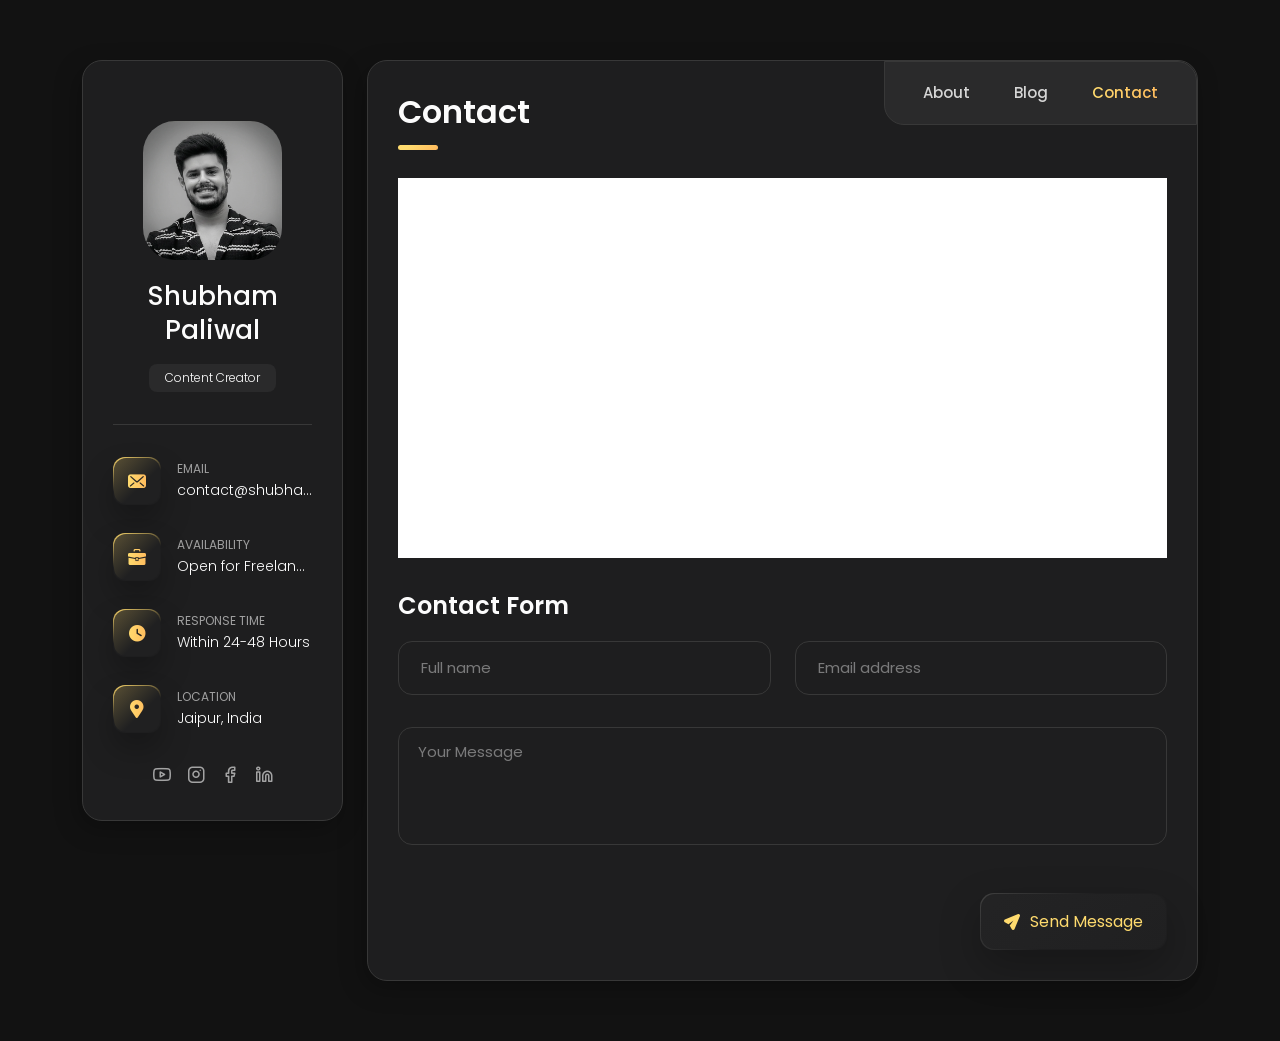
==== commit 51d1d241: "contact form textarea field bug resolved." ====
--- a/contact/index.html
+++ b/contact/index.html
@@ -414,8 +414,9 @@
 						<div class="nav-container">
 							<ul class="nav">
 								<li class="nav__item"><a href="/">About</a></li>
-								<li class="nav__item"><a href="/work">Featured Work</a></li>
-								<li class="nav__item"><a href="https://blog.shubhampaliwal.com/" target="_blank" rel="noopener noreferrer">Blog</a></li>
+								<!-- <li class="nav__item"><a href="/work">Featured Work</a></li> -->
+								<li class="nav__item"><a href="https://blog.shubhampaliwal.com/" target="_blank"
+										rel="noopener noreferrer">Blog</a></li>
 								<li class="nav__item"><a class="active" href="/contact">Contact</a></li>
 							</ul>
 						</div>
@@ -436,7 +437,7 @@
 						</div>
 						<h2 class="title title--h2">Contact Form</h2>
 
-						<form id="contact-form" class="contact-form" data-toggle="validator">
+						<form id="contact-form" class="contact-form">
 							<div class="row">
 								<div class="form-group col-12 col-md-6">
 									<input type="text" class="input form-control" id="nameContact" name="nameContact"
@@ -468,7 +469,7 @@
 									<div class="cf-turnstile" data-sitekey="0x4AAAAAADzYiKvI4J46O_qc" data-theme="auto"
 										data-size="normal">
 									</div>
-									<button type="submit" class="btn"><i class="font-icon icon-send"></i> Send
+									<button type="submit" class="btn"><i class="font-icon icon-icon-send"></i> Send
 										Message</button>
 								</div>
 							</div>
